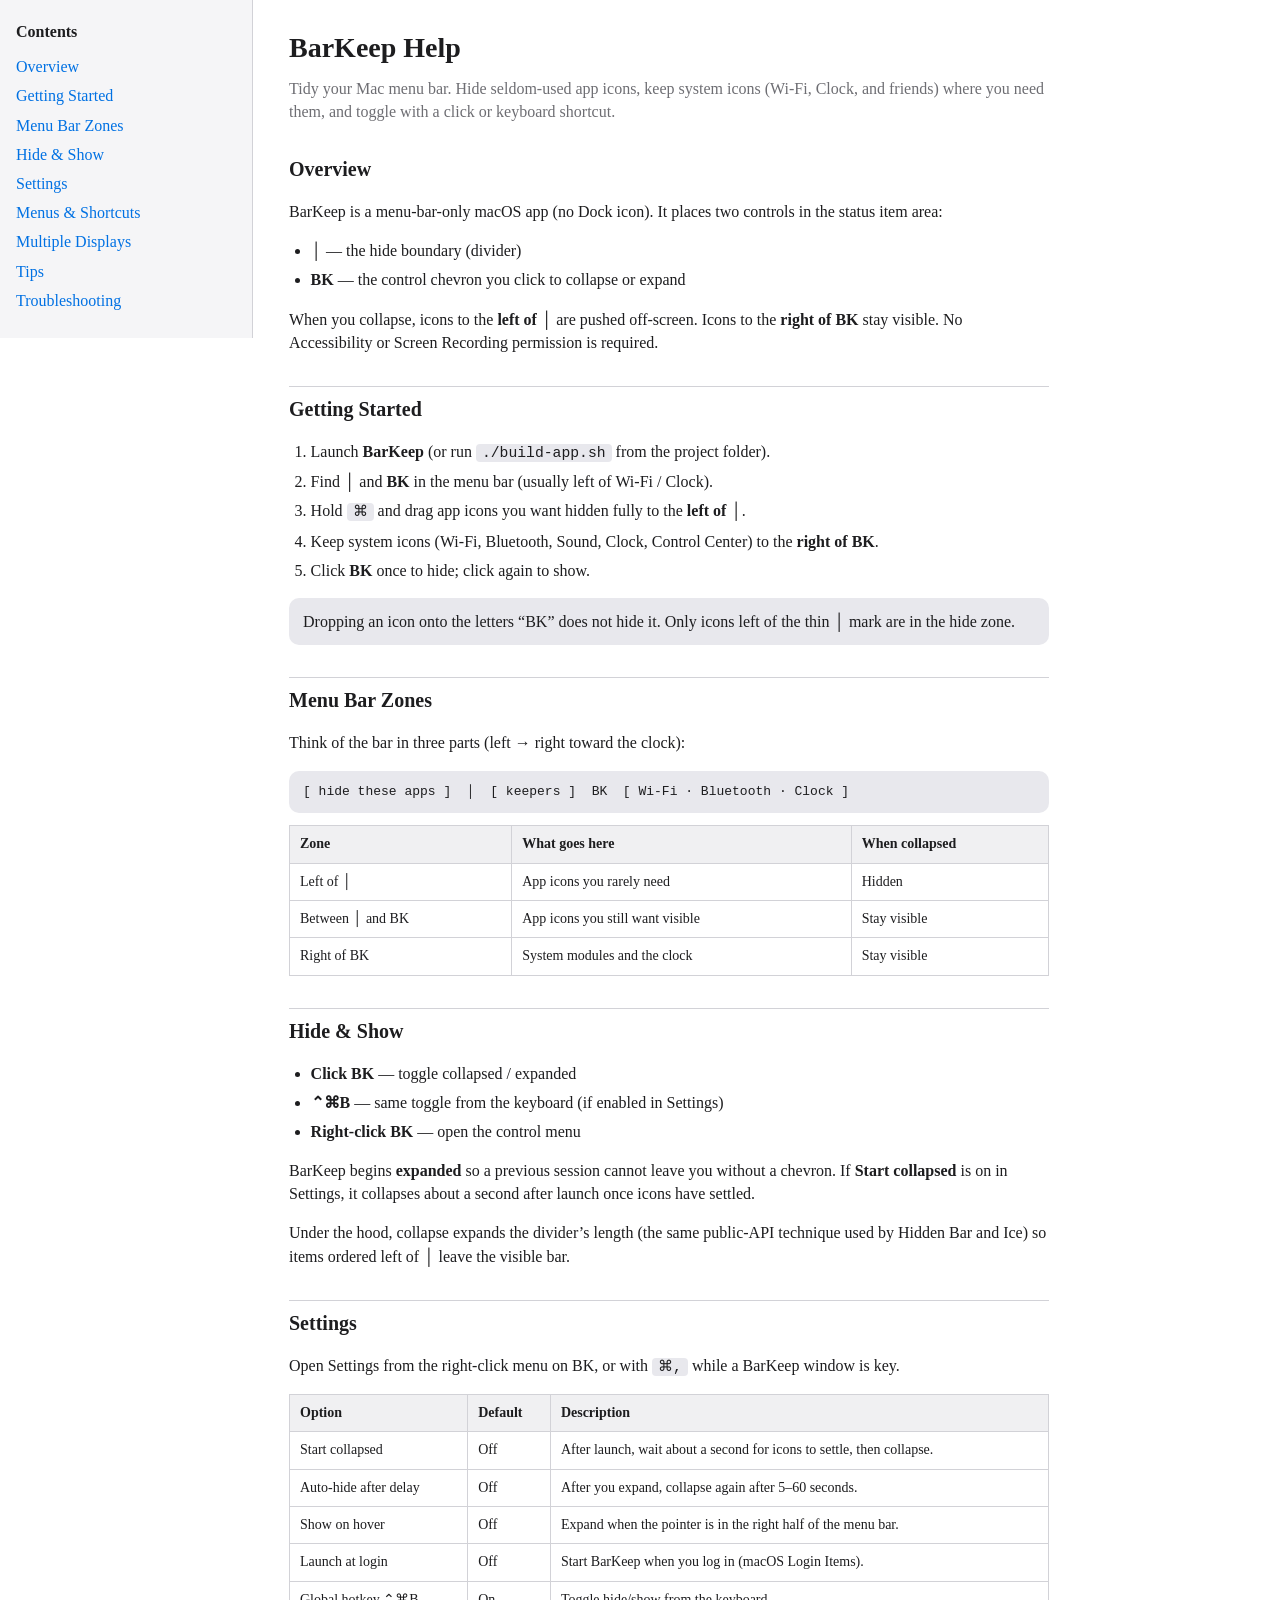
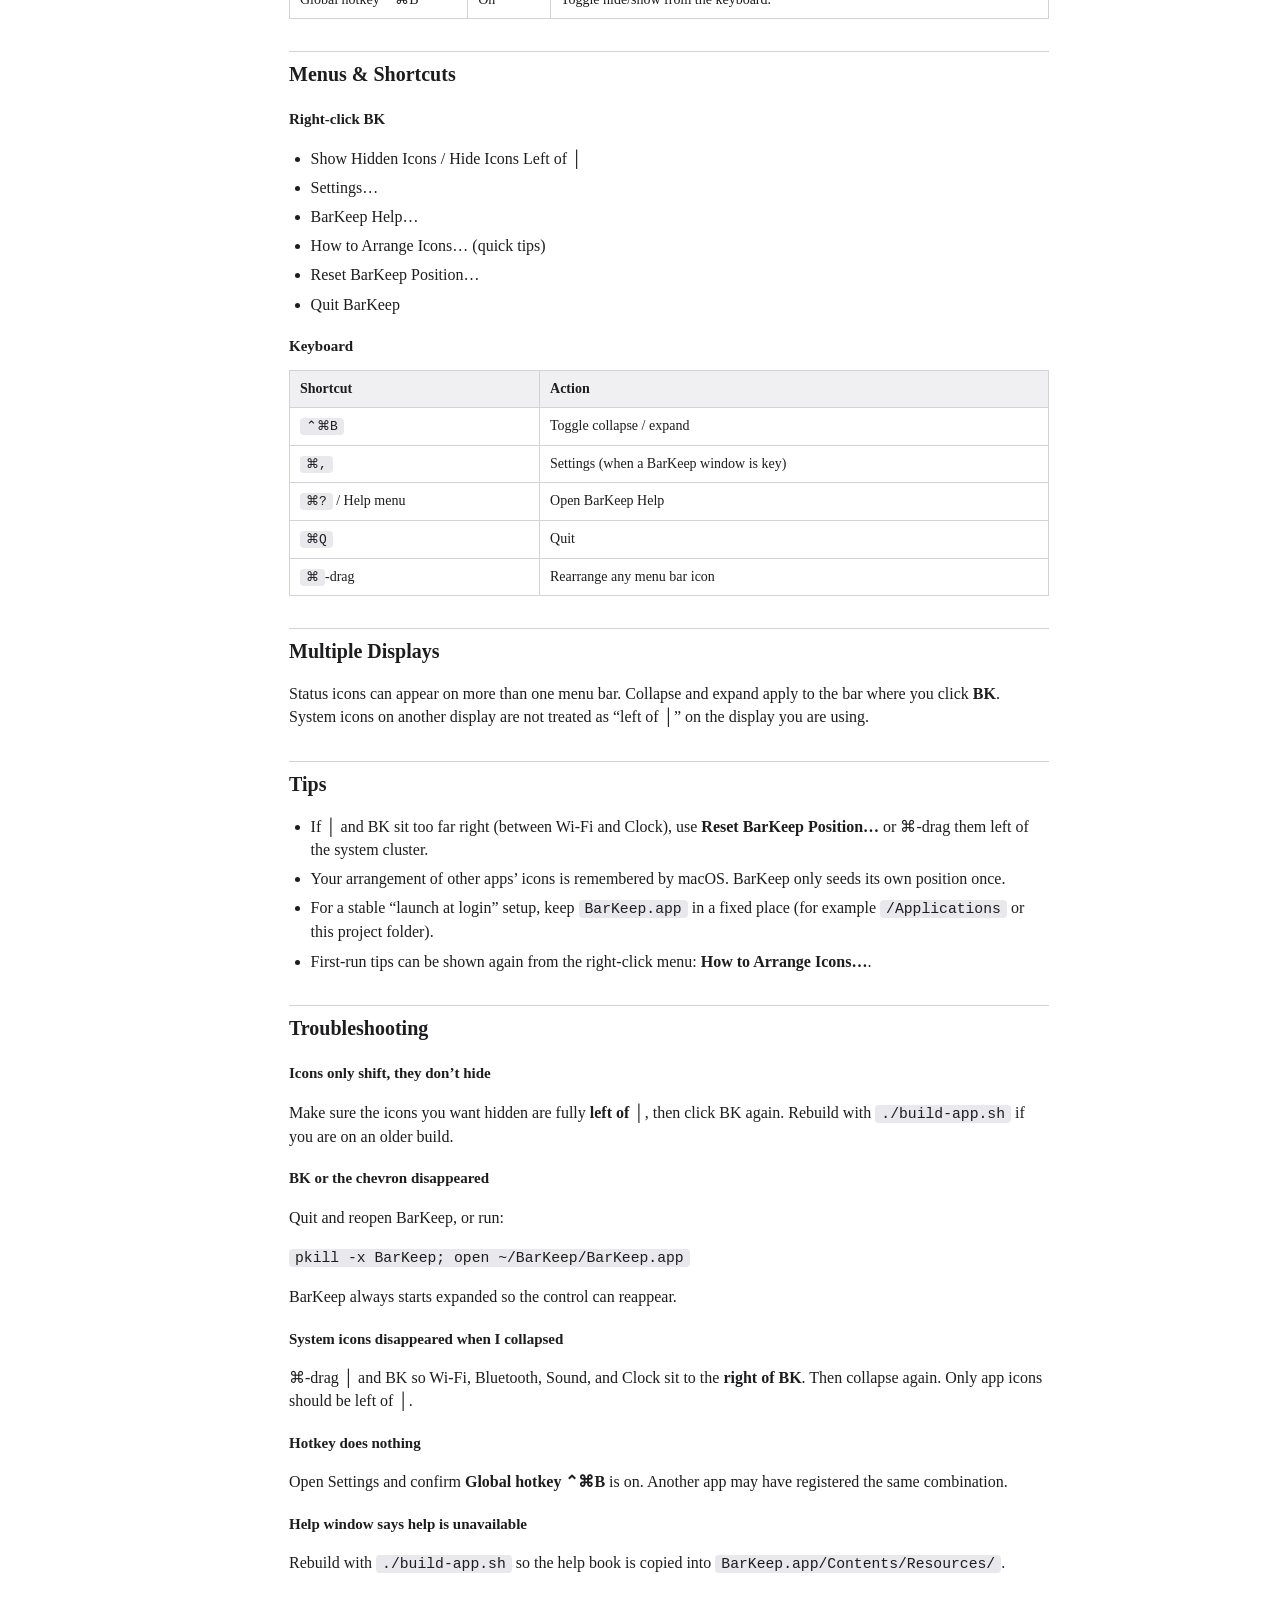
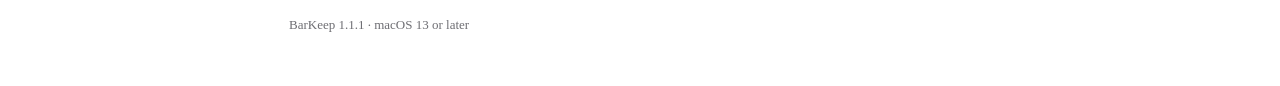
==== Help/BarKeep.help/Contents/Resources/English.lproj/index.html @ d7f5957c "Initial commit" ====
<?xml version="1.0" encoding="UTF-8"?>
<!DOCTYPE html>
<html lang="en">
<head>
    <meta charset="UTF-8">
    <meta name="AppleTitle" content="BarKeep Help">
    <meta name="AppleFont" content="Helvetica,Arial,sans-serif">
    <meta name="robots" content="anchors">
    <title>BarKeep Help</title>
    <link rel="stylesheet" href="shrd/style.css">
</head>
<body>
    <div class="layout">
        <aside class="sidebar">
            <strong>Contents</strong>
            <nav>
                <ul>
                    <li><a href="#overview">Overview</a></li>
                    <li><a href="#getting-started">Getting Started</a></li>
                    <li><a href="#zones">Menu Bar Zones</a></li>
                    <li><a href="#collapse">Hide &amp; Show</a></li>
                    <li><a href="#settings">Settings</a></li>
                    <li><a href="#menus">Menus &amp; Shortcuts</a></li>
                    <li><a href="#multimonitor">Multiple Displays</a></li>
                    <li><a href="#tips">Tips</a></li>
                    <li><a href="#troubleshooting">Troubleshooting</a></li>
                </ul>
            </nav>
        </aside>

        <main class="content">
            <h1>BarKeep Help</h1>
            <p class="lead">Tidy your Mac menu bar. Hide seldom-used app icons, keep system icons (Wi‑Fi, Clock, and friends) where you need them, and toggle with a click or keyboard shortcut.</p>

            <a name="overview"></a>
            <h2>Overview</h2>
            <p>BarKeep is a menu-bar-only macOS app (no Dock icon). It places two controls in the status item area:</p>
            <ul>
                <li><strong>│</strong> — the hide boundary (divider)</li>
                <li><strong>BK</strong> — the control chevron you click to collapse or expand</li>
            </ul>
            <p>When you collapse, icons to the <strong>left of │</strong> are pushed off-screen. Icons to the <strong>right of BK</strong> stay visible. No Accessibility or Screen Recording permission is required.</p>

            <a name="getting-started"></a>
            <h2>Getting Started</h2>
            <ol>
                <li>Launch <strong>BarKeep</strong> (or run <code>./build-app.sh</code> from the project folder).</li>
                <li>Find <strong>│</strong> and <strong>BK</strong> in the menu bar (usually left of Wi‑Fi / Clock).</li>
                <li>Hold <span class="shortcut">⌘</span> and drag app icons you want hidden fully to the <strong>left of │</strong>.</li>
                <li>Keep system icons (Wi‑Fi, Bluetooth, Sound, Clock, Control Center) to the <strong>right of BK</strong>.</li>
                <li>Click <strong>BK</strong> once to hide; click again to show.</li>
            </ol>
            <div class="callout">
                Dropping an icon onto the letters “BK” does not hide it. Only icons left of the thin <strong>│</strong> mark are in the hide zone.
            </div>

            <a name="zones"></a>
            <h2>Menu Bar Zones</h2>
            <p>Think of the bar in three parts (left → right toward the clock):</p>
            <div class="zone">[ hide these apps ]  │  [ keepers ]  BK  [ Wi‑Fi · Bluetooth · Clock ]</div>
            <table>
                <thead>
                    <tr><th>Zone</th><th>What goes here</th><th>When collapsed</th></tr>
                </thead>
                <tbody>
                    <tr>
                        <td>Left of │</td>
                        <td>App icons you rarely need</td>
                        <td>Hidden</td>
                    </tr>
                    <tr>
                        <td>Between │ and BK</td>
                        <td>App icons you still want visible</td>
                        <td>Stay visible</td>
                    </tr>
                    <tr>
                        <td>Right of BK</td>
                        <td>System modules and the clock</td>
                        <td>Stay visible</td>
                    </tr>
                </tbody>
            </table>

            <a name="collapse"></a>
            <h2>Hide &amp; Show</h2>
            <ul>
                <li><strong>Click BK</strong> — toggle collapsed / expanded</li>
                <li><strong>⌃⌘B</strong> — same toggle from the keyboard (if enabled in Settings)</li>
                <li><strong>Right-click BK</strong> — open the control menu</li>
            </ul>
            <p>BarKeep begins <strong>expanded</strong> so a previous session cannot leave you without a chevron. If <strong>Start collapsed</strong> is on in Settings, it collapses about a second after launch once icons have settled.</p>
            <p>Under the hood, collapse expands the divider’s length (the same public-API technique used by Hidden Bar and Ice) so items ordered left of │ leave the visible bar.</p>

            <a name="settings"></a>
            <h2>Settings</h2>
            <p>Open Settings from the right-click menu on BK, or with <span class="shortcut">⌘,</span> while a BarKeep window is key.</p>
            <table>
                <thead>
                    <tr><th>Option</th><th>Default</th><th>Description</th></tr>
                </thead>
                <tbody>
                    <tr>
                        <td>Start collapsed</td>
                        <td>Off</td>
                        <td>After launch, wait about a second for icons to settle, then collapse.</td>
                    </tr>
                    <tr>
                        <td>Auto-hide after delay</td>
                        <td>Off</td>
                        <td>After you expand, collapse again after 5–60 seconds.</td>
                    </tr>
                    <tr>
                        <td>Show on hover</td>
                        <td>Off</td>
                        <td>Expand when the pointer is in the right half of the menu bar.</td>
                    </tr>
                    <tr>
                        <td>Launch at login</td>
                        <td>Off</td>
                        <td>Start BarKeep when you log in (macOS Login Items).</td>
                    </tr>
                    <tr>
                        <td>Global hotkey ⌃⌘B</td>
                        <td>On</td>
                        <td>Toggle hide/show from the keyboard.</td>
                    </tr>
                </tbody>
            </table>

            <a name="menus"></a>
            <h2>Menus &amp; Shortcuts</h2>
            <h3>Right-click BK</h3>
            <ul>
                <li>Show Hidden Icons / Hide Icons Left of │</li>
                <li>Settings…</li>
                <li>BarKeep Help…</li>
                <li>How to Arrange Icons… (quick tips)</li>
                <li>Reset BarKeep Position…</li>
                <li>Quit BarKeep</li>
            </ul>
            <h3>Keyboard</h3>
            <table>
                <thead>
                    <tr><th>Shortcut</th><th>Action</th></tr>
                </thead>
                <tbody>
                    <tr><td><span class="shortcut">⌃⌘B</span></td><td>Toggle collapse / expand</td></tr>
                    <tr><td><span class="shortcut">⌘,</span></td><td>Settings (when a BarKeep window is key)</td></tr>
                    <tr><td><span class="shortcut">⌘?</span> / Help menu</td><td>Open BarKeep Help</td></tr>
                    <tr><td><span class="shortcut">⌘Q</span></td><td>Quit</td></tr>
                    <tr><td><span class="shortcut">⌘</span>-drag</td><td>Rearrange any menu bar icon</td></tr>
                </tbody>
            </table>

            <a name="multimonitor"></a>
            <h2>Multiple Displays</h2>
            <p>Status icons can appear on more than one menu bar. Collapse and expand apply to the bar where you click <strong>BK</strong>. System icons on another display are not treated as “left of │” on the display you are using.</p>

            <a name="tips"></a>
            <h2>Tips</h2>
            <ul>
                <li>If │ and BK sit too far right (between Wi‑Fi and Clock), use <strong>Reset BarKeep Position…</strong> or ⌘-drag them left of the system cluster.</li>
                <li>Your arrangement of other apps’ icons is remembered by macOS. BarKeep only seeds its own position once.</li>
                <li>For a stable “launch at login” setup, keep <code>BarKeep.app</code> in a fixed place (for example <code>/Applications</code> or this project folder).</li>
                <li>First-run tips can be shown again from the right-click menu: <strong>How to Arrange Icons…</strong>.</li>
            </ul>

            <a name="troubleshooting"></a>
            <h2>Troubleshooting</h2>
            <h3>Icons only shift, they don’t hide</h3>
            <p>Make sure the icons you want hidden are fully <strong>left of │</strong>, then click BK again. Rebuild with <code>./build-app.sh</code> if you are on an older build.</p>

            <h3>BK or the chevron disappeared</h3>
            <p>Quit and reopen BarKeep, or run:</p>
            <p><code>pkill -x BarKeep; open ~/BarKeep/BarKeep.app</code></p>
            <p>BarKeep always starts expanded so the control can reappear.</p>

            <h3>System icons disappeared when I collapsed</h3>
            <p>⌘-drag │ and BK so Wi‑Fi, Bluetooth, Sound, and Clock sit to the <strong>right of BK</strong>. Then collapse again. Only app icons should be left of │.</p>

            <h3>Hotkey does nothing</h3>
            <p>Open Settings and confirm <strong>Global hotkey ⌃⌘B</strong> is on. Another app may have registered the same combination.</p>

            <h3>Help window says help is unavailable</h3>
            <p>Rebuild with <code>./build-app.sh</code> so the help book is copied into <code>BarKeep.app/Contents/Resources/</code>.</p>

            <p class="version">BarKeep 1.1.1 · macOS 13 or later</p>
        </main>
    </div>
</body>
</html>
---- Help/BarKeep.help/Contents/Resources/English.lproj/shrd/style.css ----
/* Light defaults first; dark overrides must come AFTER so they win. */

:root {
    color-scheme: light dark;
}

body {
    font: -apple-system-body;
    line-height: 1.45;
    margin: 0;
    padding: 0;
    color: #1d1d1f;
    background: #ffffff;
}

.layout {
    display: flex;
    min-height: 100vh;
}

.sidebar {
    width: 220px;
    flex-shrink: 0;
    padding: 20px 16px;
    border-right: 1px solid #d2d2d7;
    background: #f5f5f7;
    color: #1d1d1f;
    position: sticky;
    top: 0;
    align-self: flex-start;
    max-height: 100vh;
    overflow-y: auto;
}

.content {
    flex: 1;
    padding: 28px 36px 48px;
    max-width: 760px;
}

h1 {
    font-size: 28px;
    font-weight: 700;
    margin: 0 0 8px;
    color: inherit;
}

h2 {
    font-size: 20px;
    font-weight: 600;
    margin: 32px 0 12px;
    padding-top: 8px;
    border-top: 1px solid #d2d2d7;
    color: inherit;
}

h2:first-of-type {
    border-top: none;
    margin-top: 20px;
}

h3 {
    font-size: 15px;
    font-weight: 600;
    margin: 20px 0 8px;
    color: inherit;
}

.lead {
    font-size: 16px;
    color: #6e6e73;
    margin: 0 0 24px;
}

nav ul {
    list-style: none;
    margin: 12px 0 0;
    padding: 0;
}

nav li {
    margin: 6px 0;
}

nav a {
    color: #0071e3;
    text-decoration: none;
}

nav a:hover {
    text-decoration: underline;
}

table {
    border-collapse: collapse;
    width: 100%;
    margin: 12px 0 20px;
    font-size: 14px;
}

th, td {
    border: 1px solid #d2d2d7;
    padding: 8px 10px;
    text-align: left;
    vertical-align: top;
    color: #1d1d1f;
    background: #ffffff;
}

th {
    background: #f0f0f2;
    font-weight: 600;
    color: #1d1d1f;
}

code, .shortcut {
    font-family: ui-monospace, SFMono-Regular, Menlo, monospace;
    font-size: 0.92em;
    color: #1d1d1f;
    background: #e8e8ed;
    padding: 1px 6px;
    border-radius: 4px;
}

.callout {
    color: #1d1d1f;
    background: #e8e8ed;
    border-radius: 10px;
    padding: 12px 14px;
    margin: 16px 0;
}

.zone {
    font-family: ui-monospace, SFMono-Regular, Menlo, monospace;
    font-size: 13px;
    white-space: pre;
    overflow-x: auto;
    color: #1d1d1f;
    background: #e8e8ed;
    padding: 12px 14px;
    border-radius: 10px;
}

ol, ul {
    padding-left: 1.35em;
}

li {
    margin: 6px 0;
}

.version {
    font-size: 13px;
    color: #6e6e73;
    margin-top: 40px;
}

/* Dark mode — must be last so it overrides light defaults (WKWebView + macOS). */
@media (prefers-color-scheme: dark) {
    body {
        color: #f5f5f7;
        background: #1c1c1e;
    }

    .sidebar {
        background: #2c2c2e;
        border-color: #3a3a3c;
        color: #f5f5f7;
    }

    .lead,
    .version {
        color: #a1a1a6;
    }

    h2 {
        border-color: #3a3a3c;
    }

    nav a {
        color: #64b5ff;
    }

    th, td {
        border-color: #3a3a3c;
        color: #f5f5f7;
        background: #1c1c1e;
    }

    th {
        background: #2c2c2e;
        color: #f5f5f7;
    }

    code,
    .shortcut,
    .callout,
    .zone {
        color: #f5f5f7;
        background: #3a3a3c;
    }
}
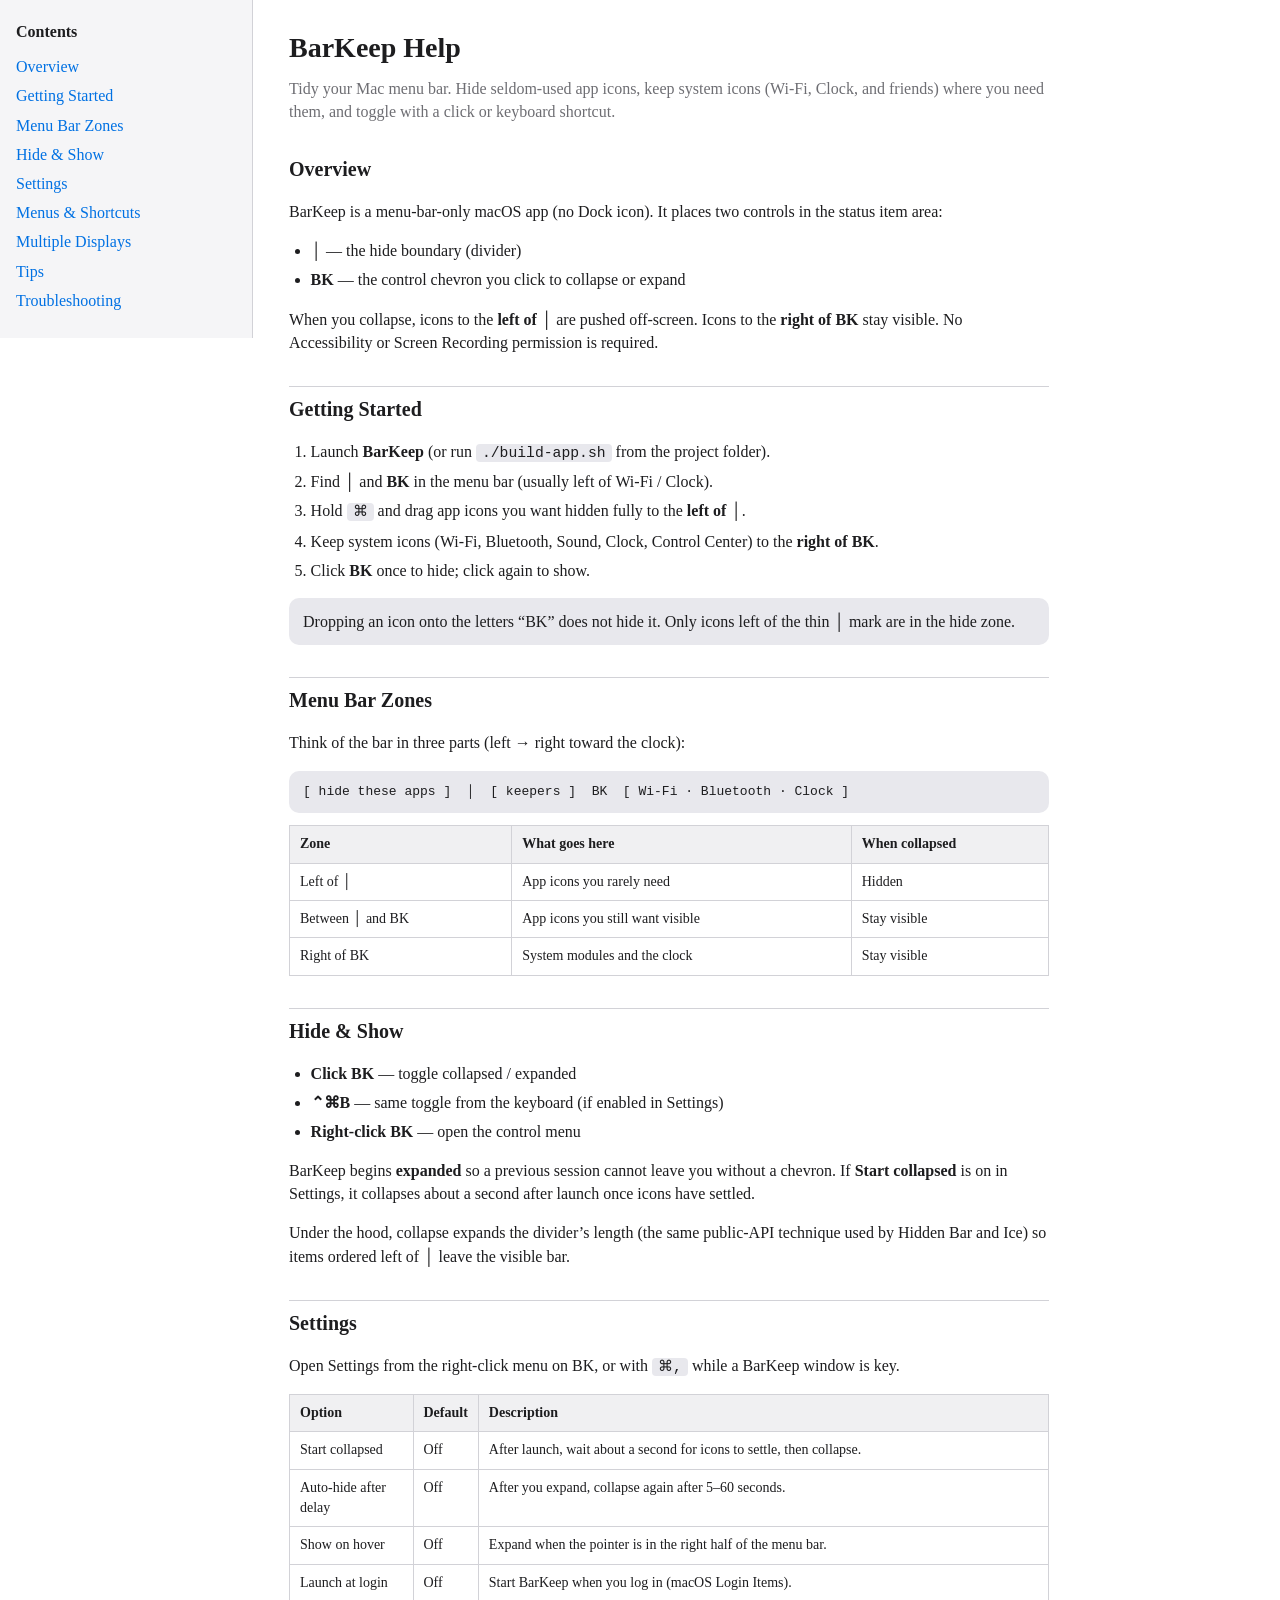
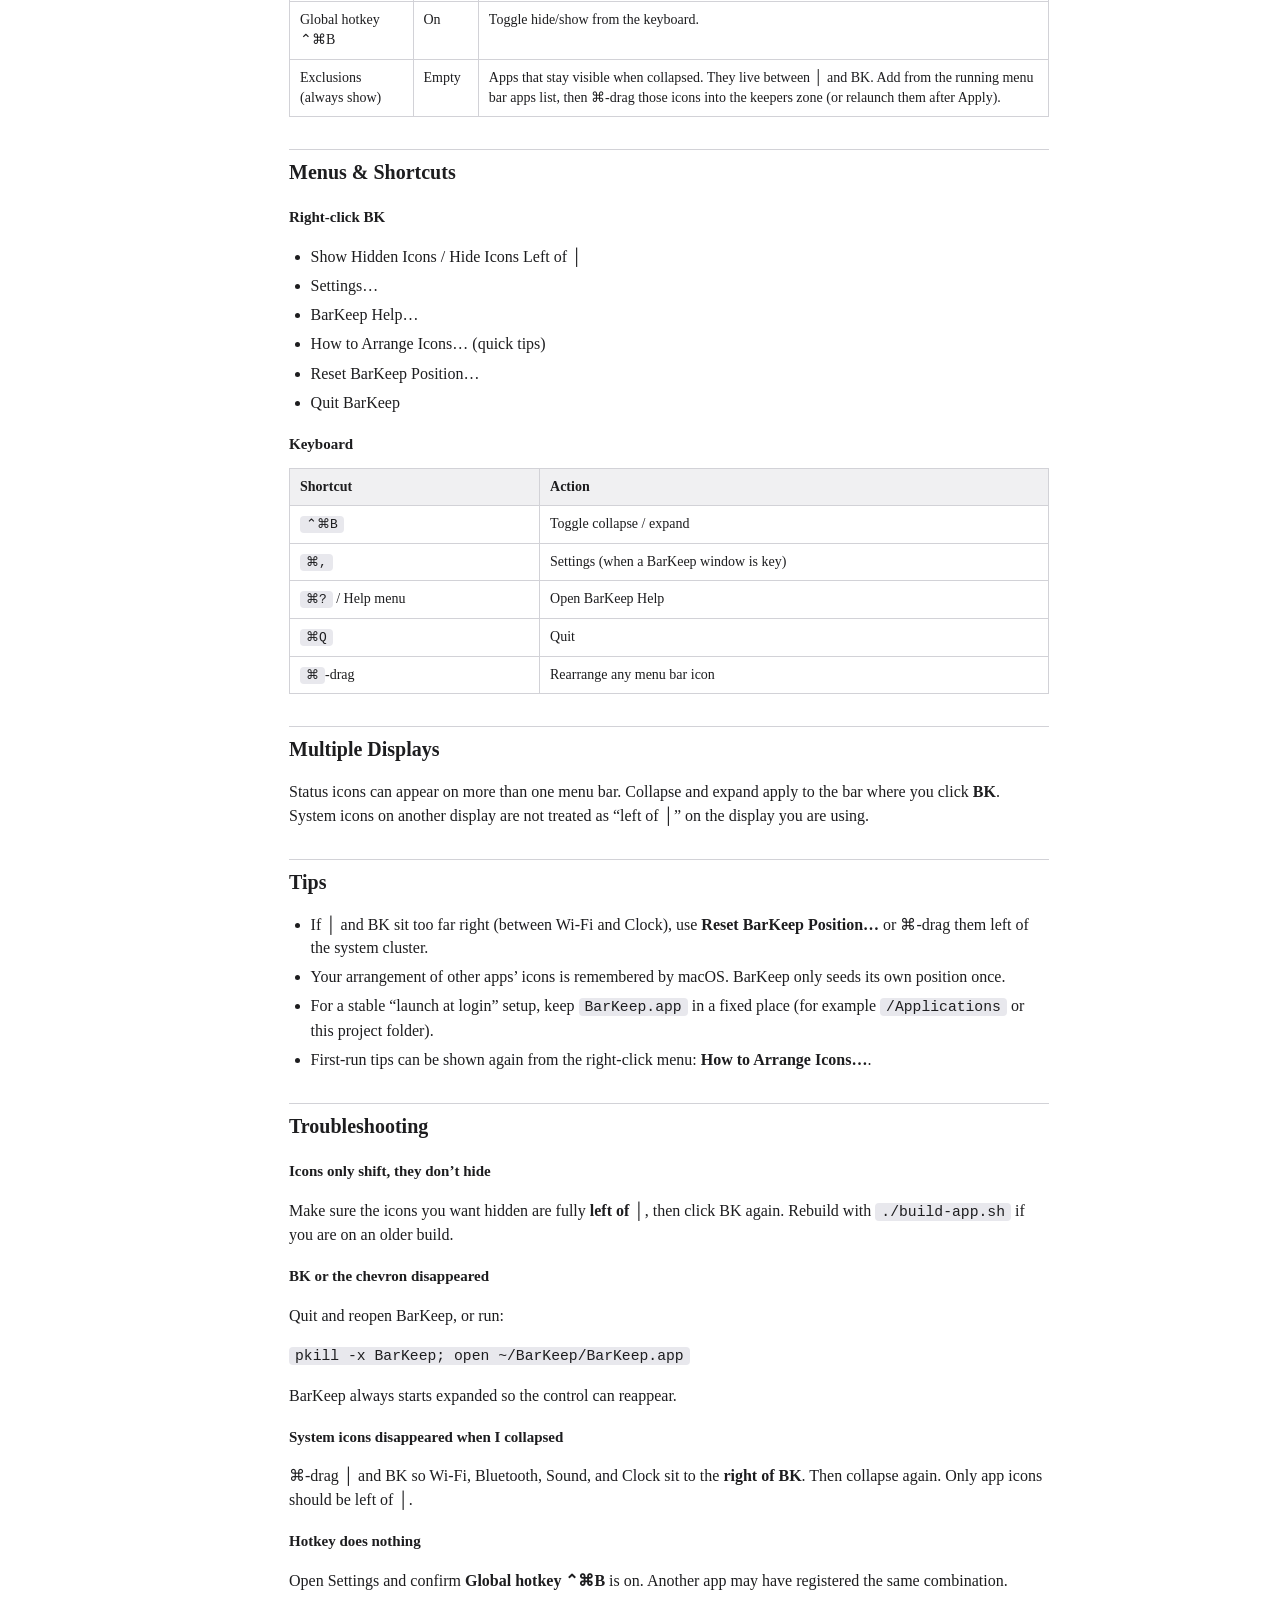
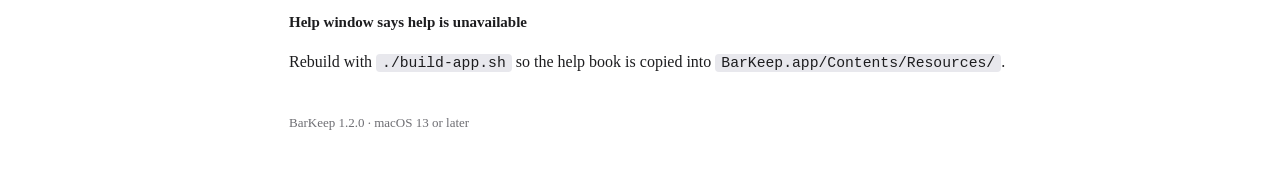
==== commit dbd435e6: "bug fixes" ====
--- a/Help/BarKeep.help/Contents/Resources/English.lproj/index.html
+++ b/Help/BarKeep.help/Contents/Resources/English.lproj/index.html
@@ -124,6 +124,11 @@
                         <td>On</td>
                         <td>Toggle hide/show from the keyboard.</td>
                     </tr>
+                    <tr>
+                        <td>Exclusions (always show)</td>
+                        <td>Empty</td>
+                        <td>Apps that stay visible when collapsed. They live between │ and BK. Add from the running menu bar apps list, then ⌘-drag those icons into the keepers zone (or relaunch them after Apply).</td>
+                    </tr>
                 </tbody>
             </table>
 
@@ -184,7 +189,7 @@
             <h3>Help window says help is unavailable</h3>
             <p>Rebuild with <code>./build-app.sh</code> so the help book is copied into <code>BarKeep.app/Contents/Resources/</code>.</p>
 
-            <p class="version">BarKeep 1.1.1 · macOS 13 or later</p>
+            <p class="version">BarKeep 1.2.0 · macOS 13 or later</p>
         </main>
     </div>
 </body>
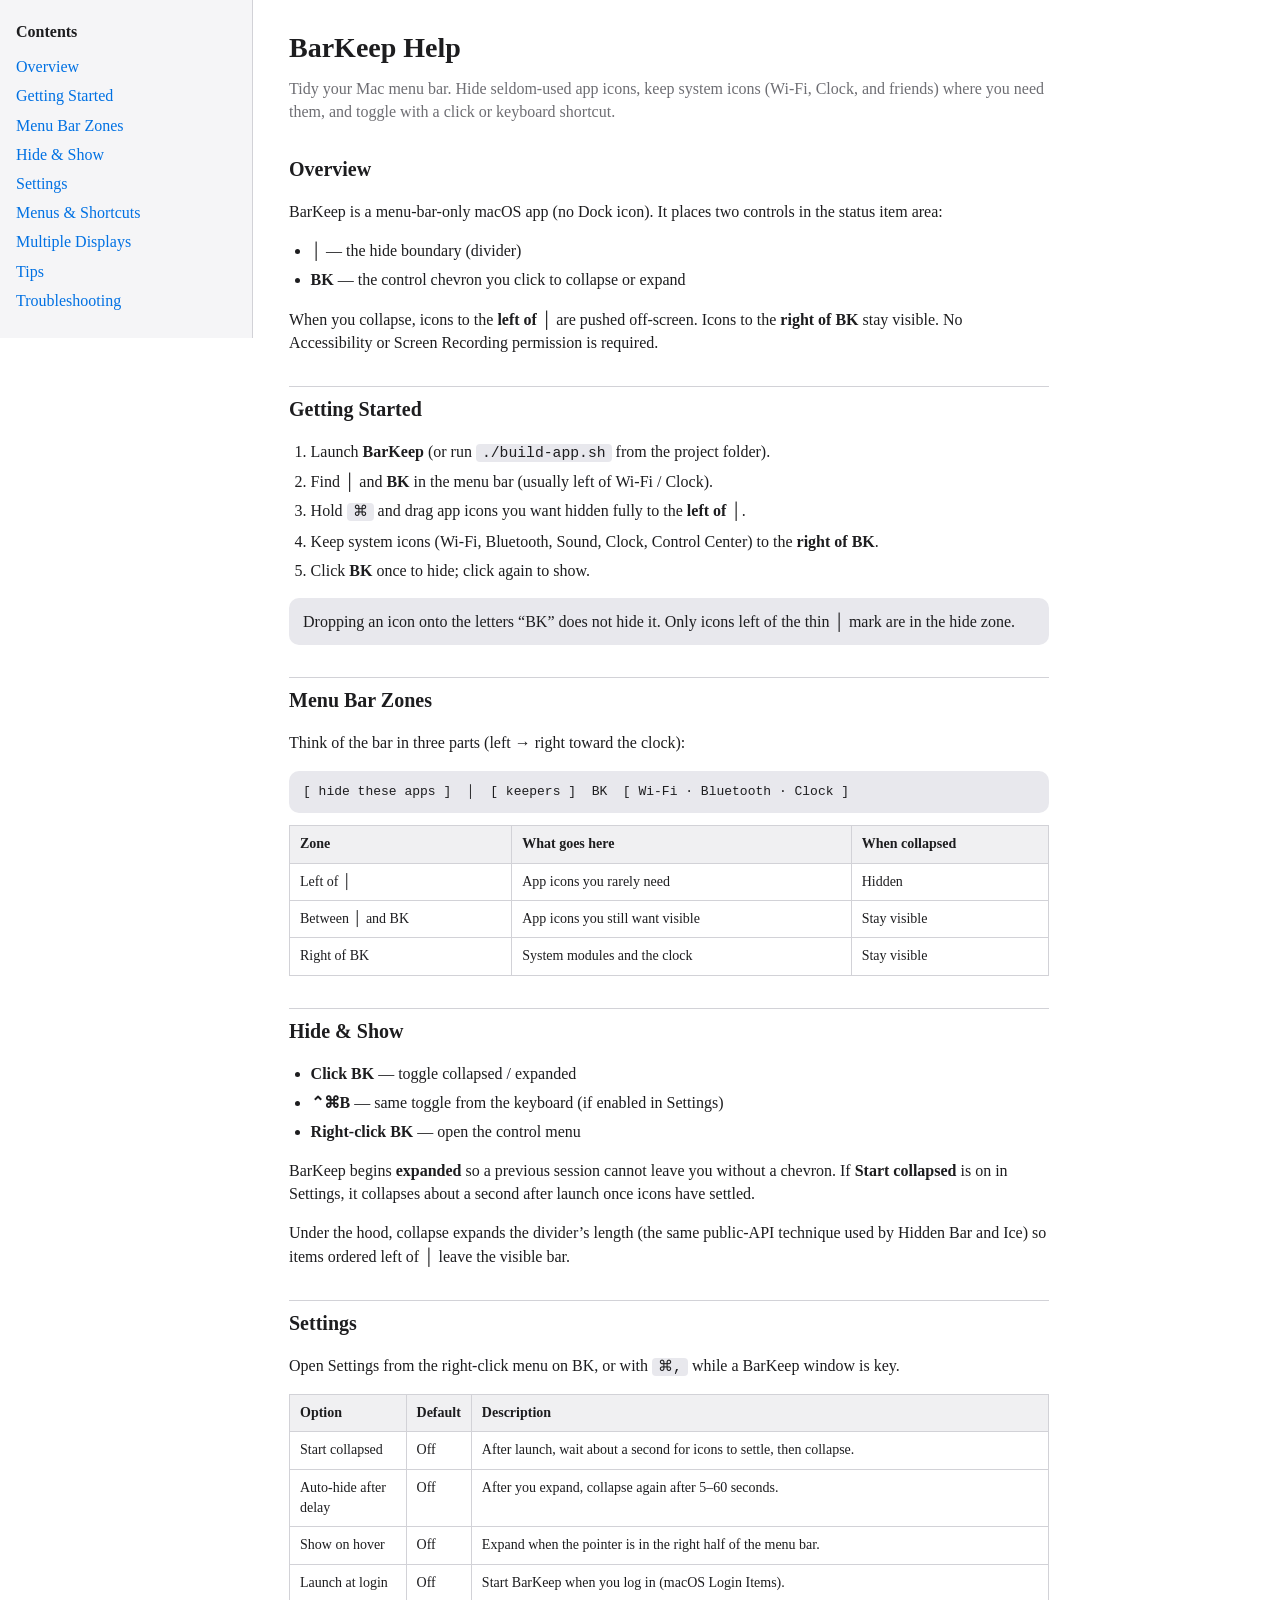
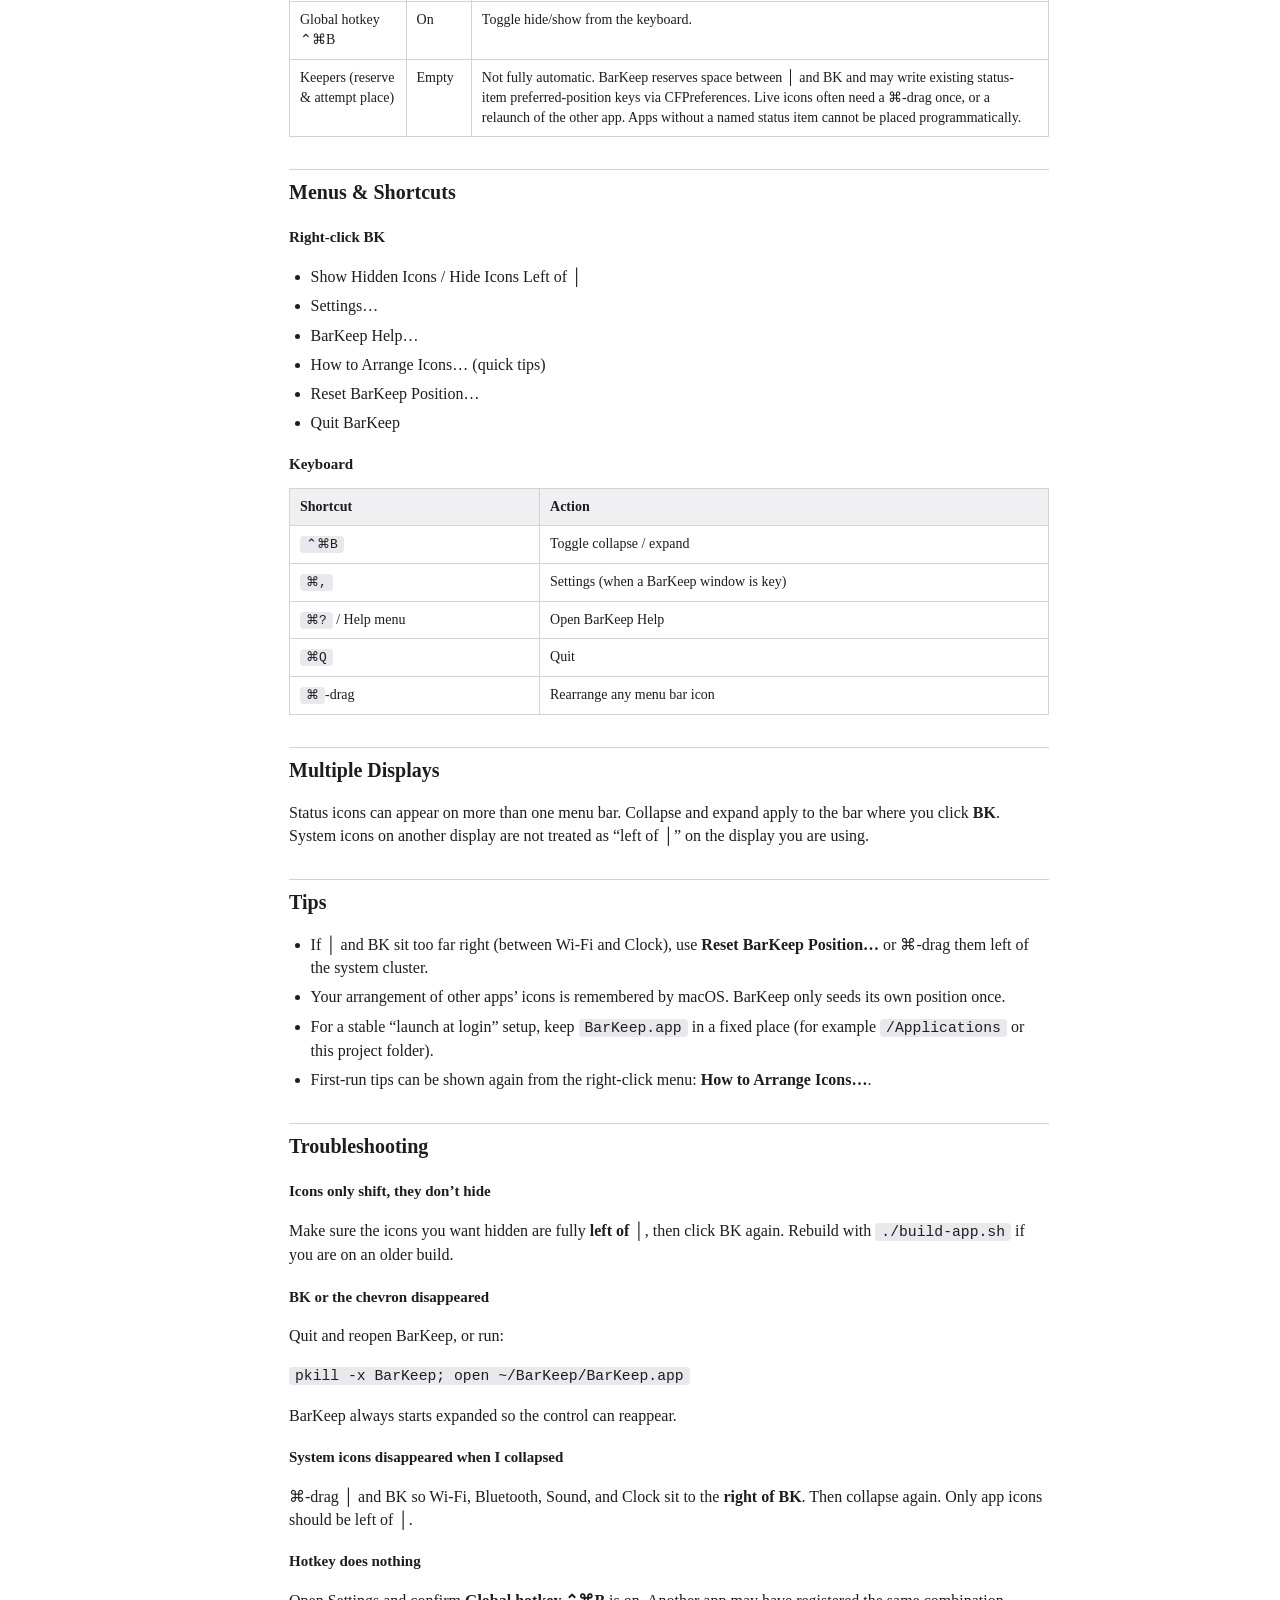
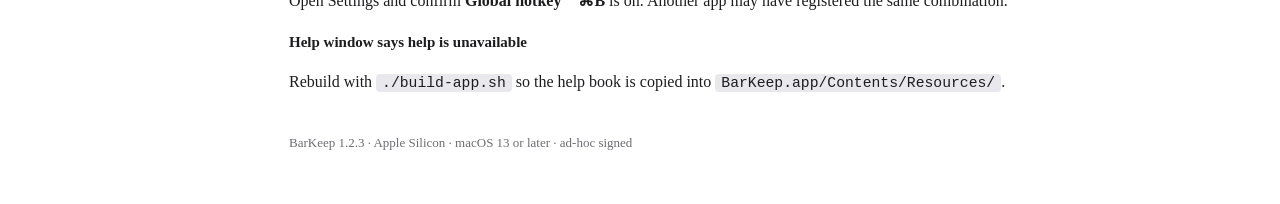
==== commit 9110aa09: "bug fixes" ====
--- a/Help/BarKeep.help/Contents/Resources/English.lproj/index.html
+++ b/Help/BarKeep.help/Contents/Resources/English.lproj/index.html
@@ -125,9 +125,9 @@
                         <td>Toggle hide/show from the keyboard.</td>
                     </tr>
                     <tr>
-                        <td>Exclusions (always show)</td>
+                        <td>Keepers (reserve &amp; attempt place)</td>
                         <td>Empty</td>
-                        <td>Apps that stay visible when collapsed. They live between │ and BK. Add from the running menu bar apps list, then ⌘-drag those icons into the keepers zone (or relaunch them after Apply).</td>
+                        <td>Not fully automatic. BarKeep reserves space between │ and BK and may write existing status-item preferred-position keys via CFPreferences. Live icons often need a ⌘-drag once, or a relaunch of the other app. Apps without a named status item cannot be placed programmatically.</td>
                     </tr>
                 </tbody>
             </table>
@@ -189,7 +189,7 @@
             <h3>Help window says help is unavailable</h3>
             <p>Rebuild with <code>./build-app.sh</code> so the help book is copied into <code>BarKeep.app/Contents/Resources/</code>.</p>
 
-            <p class="version">BarKeep 1.2.0 · macOS 13 or later</p>
+            <p class="version">BarKeep 1.2.3 · Apple Silicon · macOS 13 or later · ad-hoc signed</p>
         </main>
     </div>
 </body>
